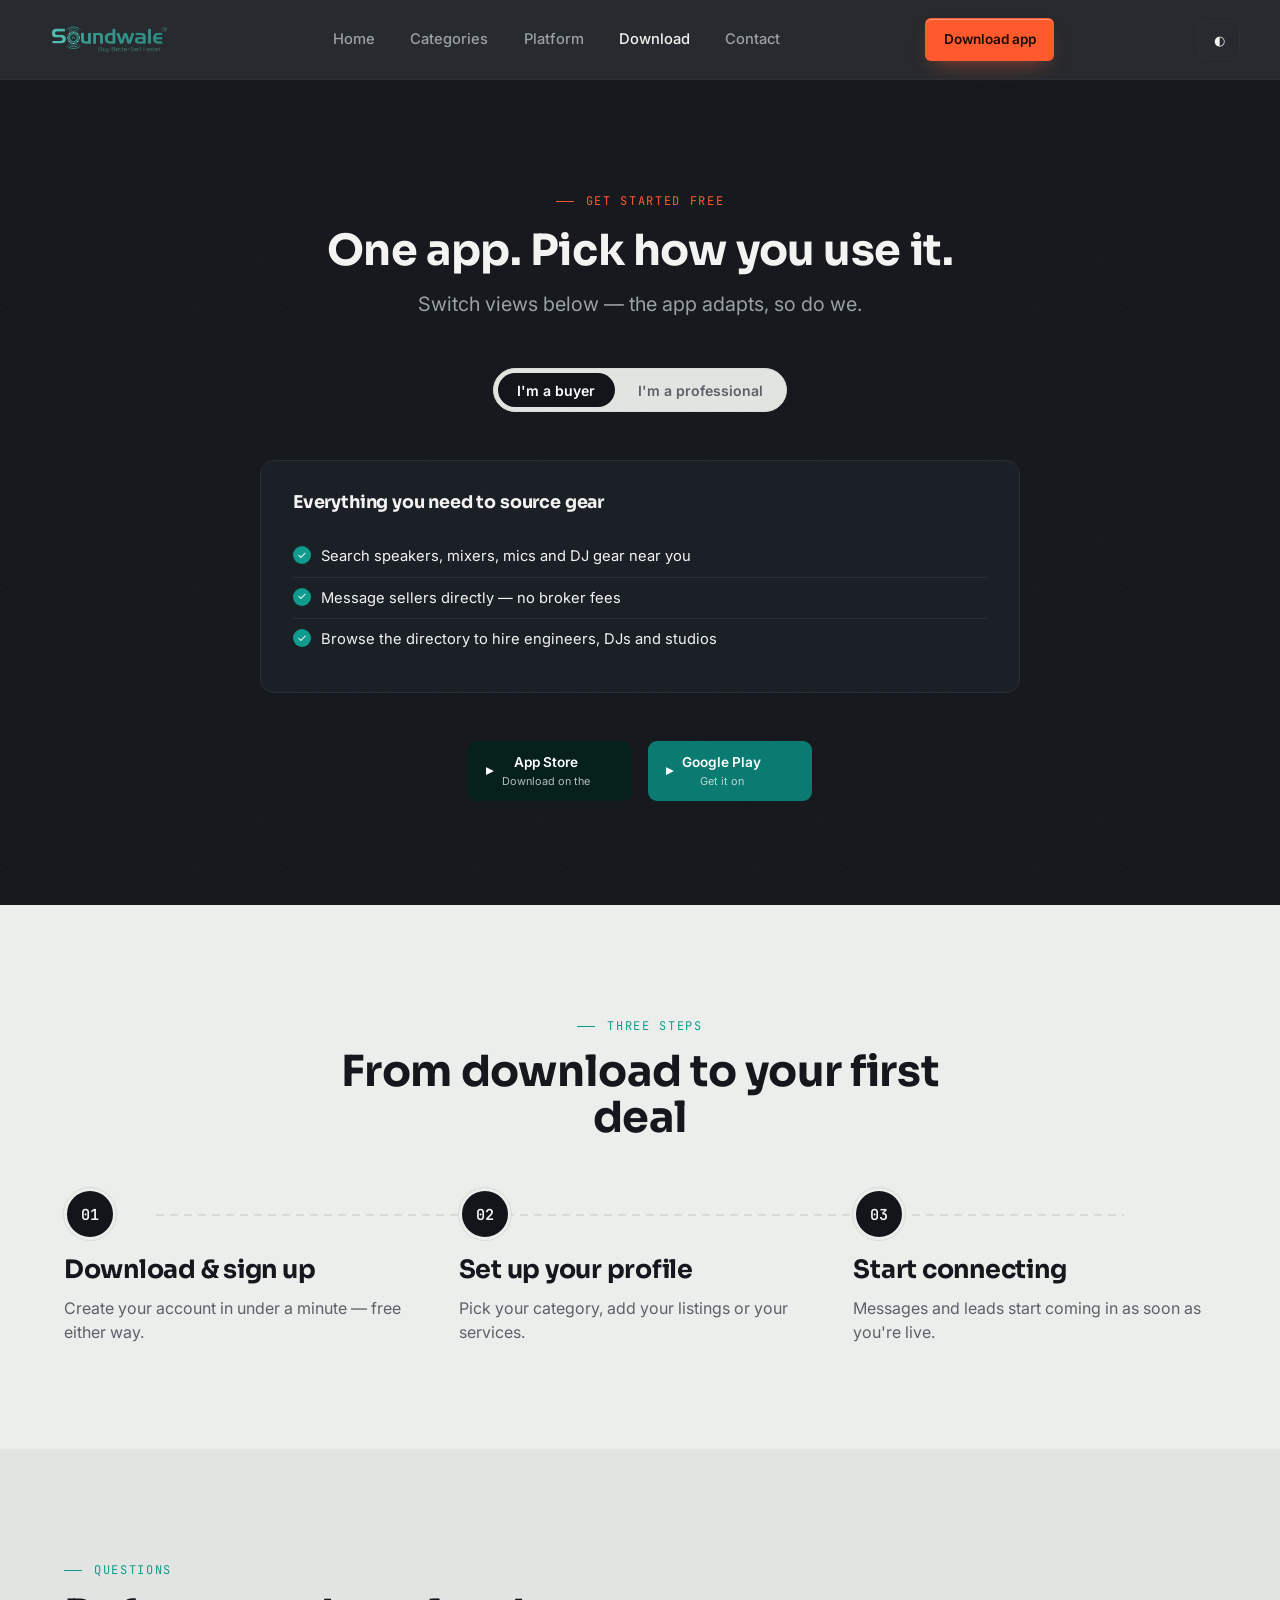
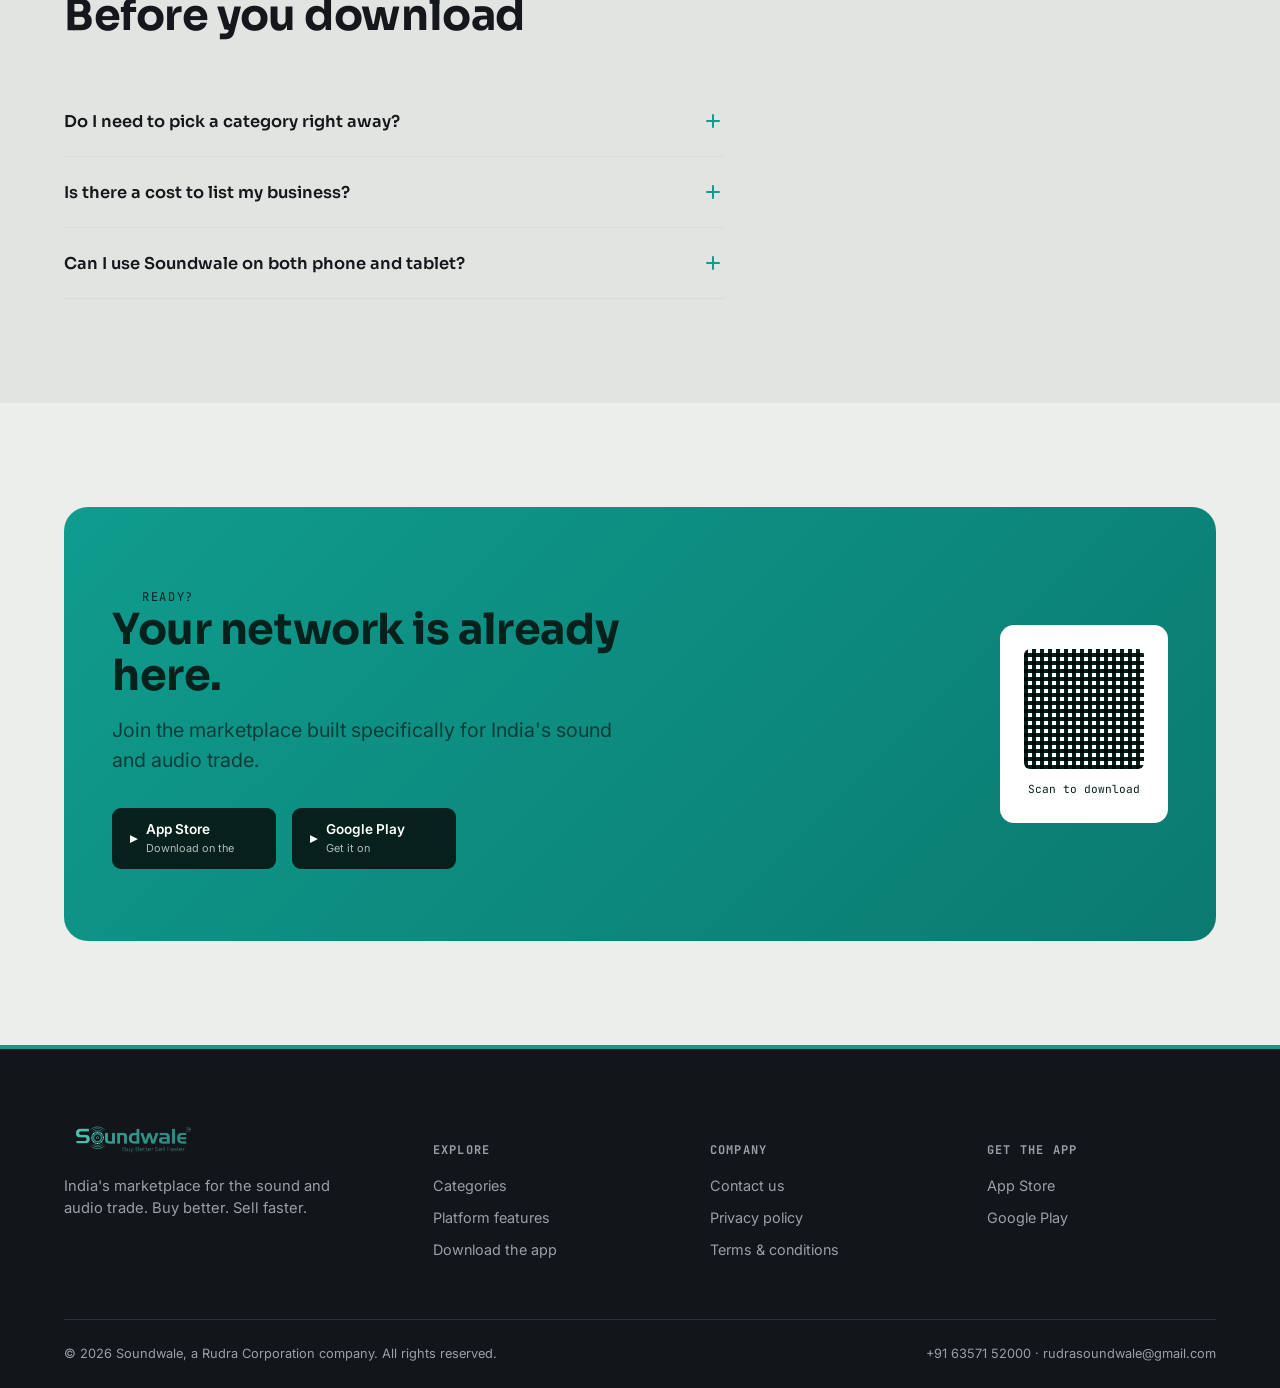
==== download.html @ 7870cf41 "Initial commit - Soundwale Web Project" ====
<!DOCTYPE html>
<html lang="en">
<head>
<meta charset="UTF-8">
<meta name="viewport" content="width=device-width, initial-scale=1.0">
<title>Download Soundwale — Buy, Sell, Hire &amp; List | Soundwale</title>
<meta name="description" content="Download the Soundwale app to buy and sell sound equipment, hire verified audio professionals, or list your business for free — free for iOS and Android.">
<link rel="preconnect" href="https://fonts.googleapis.com">
<link rel="stylesheet" href="styles.css">
<link rel="icon" href="soundwale_logo.png" type="image/png">
<meta property="og:image" content="soundwale_logo.png">
<script>!function(){try{document.documentElement.dataset.theme=localStorage.getItem('soundwale-theme')||((matchMedia('(prefers-color-scheme: dark)').matches)?'dark':'light')}catch(e){}}()</script>
</head>
<body>
<a class="skip-link" href="#main">Skip to content</a>

<header class="site-header">
  <div class="container nav">
    <a href="index.html" class="nav-brand" aria-label="Soundwale home">
      <span class="nav-brand__mark" hidden>
        <svg viewBox="0 0 24 24" fill="none" xmlns="http://www.w3.org/2000/svg" aria-hidden="true">
          <path d="M4 10v4h3l5 4V6L7 10H4z" fill="#0B0D10"/>
          <path d="M15 9c1 1 1 5 0 6" stroke="#0B0D10" stroke-width="1.6" stroke-linecap="round"/>
        </svg>
      </span>
      <img class="nav-brand__logo" src="soundwale_logo.png" alt="Soundwale" width="320" height="100" fetchpriority="high">
    </a>
    <nav class="nav-links" id="primary-nav" aria-label="Primary">
      <a href="index.html">Home</a>
      <a href="features.html">Categories</a>
      <a href="features.html#platform">Platform</a>
      <a href="download.html" aria-current="page">Download</a>
      <a href="index.html#contact">Contact</a>
    </nav>
    <div class="nav-cta">
      <a class="btn btn--primary btn--sm" href="#get">Download app</a>
    </div>
    <button class="theme-toggle" type="button" aria-label="Switch to dark theme" aria-pressed="false"><span class="theme-toggle__moon" aria-hidden="true">◐</span><span class="theme-toggle__sun" aria-hidden="true">☀</span></button>
    <button class="nav-toggle" aria-label="Open menu" aria-expanded="false" aria-controls="primary-nav">
      <svg viewBox="0 0 24 24" fill="none" stroke="currentColor" stroke-width="2" stroke-linecap="round"><path d="M3 6h18M3 12h18M3 18h18"/></svg>
    </button>
  </div>
</header>
<div class="nav-scrim"></div>

<main id="main">

  <!-- ============ HERO w/ AUDIENCE TOGGLE ============ -->
  <section class="section--dark grain hero" id="get">
    <div class="container">
      <div class="text-center reveal" style="max-width:640px; margin:0 auto;">
        <span class="eyebrow" style="justify-content:center;">Get started free</span>
        <h1 style="font-size:var(--fs-h2); margin-top:var(--sp-3);">One app. Pick how you use it.</h1>
        <p class="lead" style="margin:var(--sp-3) auto 0;">Switch views below — the app adapts, so do we.</p>

        <div class="audience-toggle mt-6" role="tablist" aria-label="Choose your audience">
          <button role="tab" data-audience="buyer" aria-selected="true">I'm a buyer</button>
          <button role="tab" data-audience="pro" aria-selected="false" id="professionals">I'm a professional</button>
        </div>
      </div>

      <div class="reveal" style="max-width:760px; margin: var(--sp-6) auto 0;">
        <div data-audience-panel="buyer">
          <div class="compare-col" style="background:var(--ink-2); border-color:var(--line-dark);">
            <h3 style="color:var(--dark-text);">Everything you need to source gear</h3>
            <ul>
              <li style="border-color:var(--line-dark); color:var(--dark-text);"><span class="check"></span>Search speakers, mixers, mics and DJ gear near you</li>
              <li style="border-color:var(--line-dark); color:var(--dark-text);"><span class="check"></span>Message sellers directly — no broker fees</li>
              <li style="border-color:var(--line-dark); color:var(--dark-text);"><span class="check"></span>Browse the directory to hire engineers, DJs and studios</li>
            </ul>
          </div>
        </div>
        <div data-audience-panel="pro" hidden>
          <div class="compare-col" style="background:var(--ink-2); border-color:var(--line-dark);">
            <h3 style="color:var(--dark-text);">Everything you need to get booked</h3>
            <ul>
              <li style="border-color:var(--line-dark); color:var(--dark-text);"><span class="check"></span>Real-time leads sent straight to your inbox</li>
              <li style="border-color:var(--line-dark); color:var(--dark-text);"><span class="check"></span>A profile built to show your portfolio and pricing</li>
              <li style="border-color:var(--line-dark); color:var(--dark-text);"><span class="check"></span>Listed under the exact category clients search for</li>
            </ul>
          </div>
        </div>
      </div>

      <div class="text-center reveal" style="margin-top:var(--sp-6);">
        <div class="hero-cta" style="justify-content:center;">
          <a class="store-badge" href="https://apps.apple.com/us/app/soundwale/id6746194007"><span>▸</span><span>App Store<small>Download on the</small></span></a>
          <a class="store-badge" href="https://play.google.com/store/apps/details?id=com.soundwale" style="background:var(--console-2);"><span>▸</span><span>Google Play<small>Get it on</small></span></a>
        </div>
      </div>
    </div>
  </section>

  <!-- ============ STEPS RECAP ============ -->
  <section class="section">
    <div class="container">
      <div class="section-head center reveal" style="margin-left:auto; margin-right:auto;">
        <span class="eyebrow" style="justify-content:center;">Three steps</span>
        <h2>From download to your first deal</h2>
      </div>
      <div class="steps reveal">
        <div class="step"><div class="step__node">01</div><h3>Download &amp; sign up</h3><p>Create your account in under a minute — free either way.</p></div>
        <div class="step"><div class="step__node">02</div><h3>Set up your profile</h3><p>Pick your category, add your listings or your services.</p></div>
        <div class="step"><div class="step__node">03</div><h3>Start connecting</h3><p>Messages and leads start coming in as soon as you're live.</p></div>
      </div>
    </div>
  </section>

  <!-- ============ FAQ ============ -->
  <section class="section section--raised">
    <div class="container">
      <div class="section-head reveal">
        <span class="eyebrow">Questions</span>
        <h2>Before you download</h2>
      </div>
      <div class="reveal" style="max-width:66ch;">
        <div class="faq-item">
          <button class="faq-q" aria-expanded="false">Do I need to pick a category right away?<span class="plus"></span></button>
          <div class="faq-a"><p>No — you can join as a buyer first and add a professional category later from your profile settings.</p></div>
        </div>
        <div class="faq-item">
          <button class="faq-q" aria-expanded="false">Is there a cost to list my business?<span class="plus"></span></button>
          <div class="faq-a"><p>Creating a professional profile and listing is free. Optional promoted placements are clearly marked with their cost before you opt in.</p></div>
        </div>
        <div class="faq-item">
          <button class="faq-q" aria-expanded="false">Can I use Soundwale on both phone and tablet?<span class="plus"></span></button>
          <div class="faq-a"><p>Yes — the app works across phones and tablets on both iOS and Android.</p></div>
        </div>
      </div>
    </div>
  </section>

  <!-- ============ FINAL CTA ============ -->
  <section class="section">
    <div class="container">
      <div class="cta-banner reveal">
        <div>
          <span class="eyebrow" style="color:#06201C;">Ready?</span>
          <h2>Your network is already here.</h2>
          <p>Join the marketplace built specifically for India's sound and audio trade.</p>
          <div class="badges">
            <a class="store-badge" href="https://apps.apple.com/us/app/soundwale/id6746194007"><span>▸</span><span>App Store<small>Download on the</small></span></a>
            <a class="store-badge" href="https://play.google.com/store/apps/details?id=com.soundwale"><span>▸</span><span>Google Play<small>Get it on</small></span></a>
          </div>
        </div>
        <div class="qr-block" aria-hidden="true">
          <div class="qr"></div>
          <span>Scan to download</span>
        </div>
      </div>
    </div>
  </section>

</main>

<footer class="site-footer">
  <div class="container">
    <div class="footer-grid">
      <div class="footer-brand">
        <a href="index.html" class="nav-brand" aria-label="Soundwale home">
          <span class="nav-brand__mark" hidden>
            <svg viewBox="0 0 24 24" fill="none" xmlns="http://www.w3.org/2000/svg" aria-hidden="true">
              <path d="M4 10v4h3l5 4V6L7 10H4z" fill="#0B0D10"/>
              <path d="M15 9c1 1 1 5 0 6" stroke="#0B0D10" stroke-width="1.6" stroke-linecap="round"/>
            </svg>
          </span>
          <img class="nav-brand__logo" src="soundwale_logo.png" alt="Soundwale" width="320" height="100" loading="lazy">
        </a>
        <p>India's marketplace for the sound and audio trade. Buy better. Sell faster.</p>
      </div>
      <div class="footer-col">
        <h5>Explore</h5>
        <a href="index.html#categories">Categories</a>
        <a href="features.html">Platform features</a>
        <a href="download.html">Download the app</a>
      </div>
      <div class="footer-col">
        <h5>Company</h5>
        <a href="index.html#contact">Contact us</a>
        <a href="https://soundwale.in/privacy_policy">Privacy policy</a>
        <a href="https://soundwale.in/terms_and_conditions">Terms &amp; conditions</a>
      </div>
      <div class="footer-col">
        <h5>Get the app</h5>
        <a href="https://apps.apple.com/us/app/soundwale/id6746194007">App Store</a>
        <a href="https://play.google.com/store/apps/details?id=com.soundwale">Google Play</a>
      </div>
    </div>
    <div class="footer-bottom">
      <span>© 2026 Soundwale, a Rudra Corporation company. All rights reserved.</span>
      <span>+91 63571 52000 · rudrasoundwale@gmail.com</span>
    </div>
  </div>
</footer>

<script src="script.js"></script>
</body>
</html>
---- styles.css ----
/* ==========================================================================
   SOUNDWALE — "PATCH BAY" DESIGN SYSTEM
   A studio-console visual language for India's sound & audio marketplace.
   ========================================================================== */

/* ---- Fonts ---- */
@import url('https://fonts.googleapis.com/css2?family=Sora:wght@400;500;600;700;800&family=Inter:wght@400;500;600;700&family=JetBrains+Mono:wght@400;500;600&display=swap');

/* ---- Design tokens ---- */
:root{
  /* Color: named, deliberate, 6 core hues */
  --ink:        #12151A;   /* primary dark surface */
  --ink-2:      #1B1F26;   /* raised dark surface */
  --chassis:    #ECEEEC;   /* light surface — brushed-aluminum paper, not cream */
  --chassis-2:  #E1E4E1;   /* raised light surface */
  --signal:     #FF5A2E;   /* Signal Amber — primary CTA / peak-meter accent */
  --signal-ink: #7A2B12;   /* signal on light bg, AA text */
  --console:    #0F9C8E;   /* Console Teal — secondary accent, ties to brand mark */
  --console-2:  #0B7A70;
  --slate:      #5B6168;   /* muted text on light */
  --smoke:      #9AA0A6;   /* muted text on dark */
  --paper-text: #14181C;
  --dark-text:  #F3F4F2;
  --line:       #D8DBD8;   /* hairline on light */
  --line-dark:  #2B3038;   /* hairline on dark */
  --success:    #2FA36B;
  --danger:     #E5484D;

  /* Type */
  --font-display: 'Sora', 'Segoe UI', 'Helvetica Neue', Arial, sans-serif;
  --font-body:    'Inter', 'Segoe UI', 'Helvetica Neue', Arial, sans-serif;
  --font-mono:    'JetBrains Mono', 'SFMono-Regular', Consolas, monospace;

  /* Type scale — fluid */
  --fs-h1: clamp(2.4rem, 1.6rem + 3.2vw, 4.6rem);
  --fs-h2: clamp(1.8rem, 1.4rem + 1.6vw, 2.75rem);
  --fs-h3: clamp(1.25rem, 1.1rem + 0.6vw, 1.6rem);
  --fs-lead: clamp(1.05rem, 1rem + 0.3vw, 1.25rem);
  --fs-body: 1rem;
  --fs-small: 0.875rem;
  --fs-micro: 0.75rem;

  /* Spacing scale (8px base) */
  --sp-1: 0.5rem;
  --sp-2: 0.75rem;
  --sp-3: 1rem;
  --sp-4: 1.5rem;
  --sp-5: 2rem;
  --sp-6: 3rem;
  --sp-7: 4.5rem;
  --sp-8: 6.5rem;

  --radius-s: 6px;
  --radius-m: 14px;
  --radius-l: 24px;
  --radius-jack: 50%;

  --shadow-tactile: 0 1px 0 rgba(255,255,255,0.6) inset, 0 -1px 0 rgba(0,0,0,0.06) inset, 0 10px 24px -12px rgba(18,21,26,0.25);
  --shadow-tactile-dark: 0 1px 0 rgba(255,255,255,0.04) inset, 0 14px 30px -14px rgba(0,0,0,0.55);
  --shadow-pop: 0 20px 40px -18px rgba(18,21,26,0.35);

  --ease: cubic-bezier(.22,.68,0,1);
  --dur-fast: 160ms;
  --dur-med: 320ms;

  --container: 1200px;
}

/* Explicit theme overrides keep all components on the same token system. */
html[data-theme="light"]{ color-scheme: light; }
html[data-theme="dark"]{ color-scheme: dark; }
html[data-theme="dark"] body{ background: var(--ink); color: var(--dark-text); }
html[data-theme="dark"] .section:not(.section--dark){ background: #171b21; color: var(--dark-text); }
html[data-theme="dark"] .section--raised, html[data-theme="dark"] .trust-strip{ background: var(--ink-2); }
html[data-theme="dark"] .section-head p, html[data-theme="dark"] .step p{ color: var(--smoke); }
html[data-theme="dark"] .faq-q, html[data-theme="dark"] .compare-col{ color: var(--dark-text); }
html[data-theme="dark"] .compare-col{ background: #20252d; border-color: var(--line-dark); }
html[data-theme="dark"] .faq-item, html[data-theme="dark"] .compare-col li{ border-color: var(--line-dark); }
html[data-theme="dark"] .faq-a p{ color: var(--smoke); }

/* ---- Reset ---- */
*, *::before, *::after{ box-sizing: border-box; }
html{ scroll-behavior: smooth; }
@media (prefers-reduced-motion: reduce){
  html{ scroll-behavior: auto; }
  *, *::before, *::after{ animation-duration: 0.001ms !important; animation-iteration-count: 1 !important; transition-duration: 0.001ms !important; scroll-behavior: auto !important; }
}
body{
  margin: 0;
  background: var(--chassis);
  color: var(--paper-text);
  font-family: var(--font-body);
  font-size: var(--fs-body);
  line-height: 1.55;
  -webkit-font-smoothing: antialiased;
}
img{ max-width: 100%; display: block; }
a{ color: inherit; text-decoration: none; }
ul{ margin: 0; padding: 0; list-style: none; }
h1,h2,h3,h4{ font-family: var(--font-display); margin: 0; line-height: 1.08; letter-spacing: -0.01em; }
p{ margin: 0; }
button{ font-family: inherit; cursor: pointer; }

/* Visible keyboard focus everywhere */
a:focus-visible, button:focus-visible, input:focus-visible, textarea:focus-visible, select:focus-visible, [tabindex]:focus-visible{
  outline: 3px solid var(--signal);
  outline-offset: 3px;
  border-radius: 4px;
}

.container{ max-width: var(--container); margin: 0 auto; padding: 0 var(--sp-4); }
@media (max-width: 767px){ .container{ padding: 0 var(--sp-3); } }

.section{ padding: var(--sp-8) 0; }
.section--tight{ padding: var(--sp-6) 0; }
.section--dark{ background: var(--ink); color: var(--dark-text); }
.section--raised{ background: var(--chassis-2); }
@media (max-width: 767px){
  .section{ padding: var(--sp-6) 0; }
  .section--tight{ padding: var(--sp-5) 0; }
}

.grain{ position: relative; isolation: isolate; }
.grain::before{
  content: "";
  position: absolute; inset: 0;
  pointer-events: none;
  opacity: 0.05;
  background-image: url("data:image/svg+xml,%3Csvg xmlns='http://www.w3.org/2000/svg' width='140' height='140'%3E%3Cfilter id='n'%3E%3CfeTurbulence type='fractalNoise' baseFrequency='0.9' numOctaves='2' stitchTiles='stitch'/%3E%3C/filter%3E%3Crect width='100%25' height='100%25' filter='url(%23n)'/%3E%3C/svg%3E");
  z-index: 0;
}
.grain > *{ position: relative; z-index: 1; }

/* ---- Eyebrow / nameplate label — the mono "spec label" motif ---- */
.eyebrow{
  display: inline-flex; align-items: center; gap: var(--sp-2);
  font-family: var(--font-mono);
  font-size: var(--fs-micro);
  letter-spacing: 0.14em;
  text-transform: uppercase;
  color: var(--console);
}
.eyebrow::before{
  content: "";
  width: 18px; height: 1px;
  background: var(--console);
}
.section--dark .eyebrow{ color: var(--signal); }
.section--dark .eyebrow::before{ background: var(--signal); }

/* ---- Buttons ---- */
.btn{
  display: inline-flex; align-items: center; justify-content: center; gap: 0.5rem;
  padding: 0.9rem 1.6rem;
  border-radius: var(--radius-s);
  font-family: var(--font-body);
  font-weight: 600;
  font-size: 0.95rem;
  border: 1px solid transparent;
  transition: transform var(--dur-fast) var(--ease), box-shadow var(--dur-fast) var(--ease), background var(--dur-fast) var(--ease), border-color var(--dur-fast) var(--ease);
  white-space: nowrap;
}
.btn--primary{
  background: var(--signal);
  color: #1A0A02;
  box-shadow: 0 1px 0 rgba(255,255,255,0.35) inset, 0 10px 22px -10px rgba(255,90,46,0.55);
}
.btn--primary:hover{ transform: translateY(-2px); box-shadow: 0 1px 0 rgba(255,255,255,0.35) inset, 0 16px 28px -10px rgba(255,90,46,0.6); }
.btn--primary:active{ transform: translateY(0); }
.btn--ghost{
  background: transparent;
  border-color: var(--console);
  color: var(--console);
}
.section--dark .btn--ghost{ border-color: var(--console); color: #6FE6D6; }
.btn--ghost:hover{ background: rgba(15,156,142,0.1); }
.btn--light{
  background: var(--dark-text);
  color: var(--ink);
}
.btn--light:hover{ transform: translateY(-2px); }
.btn--sm{ padding: 0.6rem 1.1rem; font-size: 0.85rem; }
.btn--full{ width: 100%; }

/* ---- Header / nav ---- */
.site-header{
  position: sticky; top: 0; z-index: 100;
  background: rgba(18,21,26,0.9);
  backdrop-filter: saturate(140%) blur(10px);
  border-bottom: 1px solid var(--line-dark);
  transition: padding var(--dur-med) var(--ease), background var(--dur-med) var(--ease);
}
.site-header.is-scrolled{ padding-block: 0; box-shadow: 0 12px 24px -18px rgba(0,0,0,0.6); }
.nav{
  display: flex; align-items: center; justify-content: space-between;
  padding: 1.15rem 0;
  transition: padding var(--dur-med) var(--ease);
}
.site-header.is-scrolled .nav{ padding: 0.75rem 0; }
.nav-brand{ display: flex; align-items: center; color: var(--dark-text); }
.nav-brand__logo{ width: 148px; height: auto; max-height: 38px; object-fit: contain; object-position: left center; }
.theme-toggle{
  width: 42px; height: 38px; display: inline-grid; place-items:center; border: 1px solid var(--line-dark);
  border-radius: 8px; background: transparent; color: var(--dark-text); transition: transform var(--dur-fast) var(--ease), background var(--dur-fast) var(--ease);
}
.theme-toggle:hover{ transform: translateY(-1px); background: rgba(255,255,255,.08); }
.theme-toggle__sun{ display: none; }
html[data-theme="dark"] .theme-toggle__moon{ display: none; }
html[data-theme="dark"] .theme-toggle__sun{ display: block; }
.nav-links{ display: flex; align-items: center; gap: var(--sp-5); }
.nav-links a{
  font-size: 0.92rem; color: var(--smoke); font-weight: 500;
  padding: 0.4rem 0.1rem; position: relative;
  transition: color var(--dur-fast) var(--ease);
}
.nav-links a:hover, .nav-links a[aria-current="page"]{ color: var(--dark-text); }
.nav-links a::after{
  content: ""; position: absolute; left: 0; right: 100%; bottom: -2px; height: 2px;
  background: var(--signal); transition: right var(--dur-med) var(--ease);
}
.nav-links a:hover::after{ right: 0; }
.nav-cta{ display: flex; align-items: center; gap: 0.75rem; }
.nav-toggle{
  display: none; background: transparent; border: 1px solid var(--line-dark); border-radius: 8px;
  width: 42px; height: 38px; color: var(--dark-text);
  align-items: center; justify-content: center;
}
.nav-toggle svg{ width: 20px; height: 20px; }

@media (max-width: 1023px){
  .nav-links{
    position: fixed; inset: 0 0 0 30%; top: 0;
    background: var(--ink-2);
    flex-direction: column; align-items: stretch; justify-content: flex-start;
    gap: 0; padding: 5.5rem var(--sp-4) var(--sp-4);
    transform: translateX(100%);
    transition: transform var(--dur-med) var(--ease);
    border-left: 1px solid var(--line-dark);
  }
  .nav-links.is-open{ transform: translateX(0); }
  .nav-links a{ padding: 1rem 0; border-bottom: 1px solid var(--line-dark); font-size: 1.05rem; }
  .nav-links a::after{ display: none; }
  .nav-cta{ display: none; }
  .nav-links .nav-cta--mobile{ display: flex; margin-top: var(--sp-4); }
  .nav-toggle{ display: inline-flex; }
}
.nav-scrim{
  display: none; position: fixed; inset: 0; background: rgba(10,12,15,0.5); z-index: 90;
  opacity: 0; transition: opacity var(--dur-med) var(--ease);
}
.nav-scrim.is-open{ display: block; opacity: 1; }

/* ---- Hero: console faceplate ---- */
.hero{
  position: relative; overflow: hidden;
  padding-top: var(--sp-8); padding-bottom: var(--sp-8);
}
.hero-grid{
  display: grid; grid-template-columns: 1.05fr 0.95fr; gap: var(--sp-7); align-items: center;
}
.hero h1{ font-size: var(--fs-h1); color: var(--dark-text); margin-top: var(--sp-3); }
.hero h1 em{ font-style: normal; color: var(--signal); }
.hero p.lead{ font-size: var(--fs-lead); color: var(--smoke); margin-top: var(--sp-4); max-width: 46ch; }
.hero-cta{ display: flex; gap: var(--sp-3); margin-top: var(--sp-5); flex-wrap: wrap; }
.hero-meta{ display: flex; gap: var(--sp-5); margin-top: var(--sp-6); flex-wrap: wrap; }
.hero-meta__item{ font-family: var(--font-mono); font-size: var(--fs-micro); color: var(--smoke); letter-spacing: 0.04em; }
.hero-meta__item b{ display: block; font-family: var(--font-display); font-size: 1.4rem; color: var(--dark-text); font-weight: 700; letter-spacing: -0.01em; }

/* Console art (pure CSS/SVG, no external imagery) */
.console-art{ position: relative; }
.hero-orb{ position:absolute; width:22rem; height:22rem; border-radius:50%; filter: blur(8px); opacity:.22; pointer-events:none; background:radial-gradient(circle, var(--console), transparent 66%); transform:translate3d(var(--px, 0), var(--py, 0), 0); transition:transform .16s linear; }
.hero-orb--one{ top:-9rem; right:-6rem; }
.hero-orb--two{ bottom:-11rem; right:24%; background:radial-gradient(circle, var(--signal), transparent 66%); }
.hero-parallax{ transform: perspective(1000px) rotateY(var(--tilt-x, 0deg)) rotateX(var(--tilt-y, 0deg)) translate3d(0, var(--scroll-shift, 0px), 0); transform-style:preserve-3d; will-change:transform; }
.console-panel{
  background: linear-gradient(160deg, var(--ink-2), #101317);
  border: 1px solid var(--line-dark);
  border-radius: var(--radius-l);
  padding: var(--sp-4);
  box-shadow: var(--shadow-tactile-dark);
}
.meter-row{ display: flex; gap: 6px; align-items: flex-end; height: 90px; padding: var(--sp-2) 0; }
.meter-bar{ flex: 1; background: linear-gradient(180deg, var(--signal), var(--console)); border-radius: 3px 3px 0 0; animation: meter 2.6s ease-in-out infinite; opacity: 0.9; }
.meter-bar:nth-child(1){ animation-delay: -0.1s; }
.meter-bar:nth-child(2){ animation-delay: -0.6s; }
.meter-bar:nth-child(3){ animation-delay: -1.1s; }
.meter-bar:nth-child(4){ animation-delay: -0.3s; }
.meter-bar:nth-child(5){ animation-delay: -1.4s; }
.meter-bar:nth-child(6){ animation-delay: -0.8s; }
.meter-bar:nth-child(7){ animation-delay: -0.2s; }
.meter-bar:nth-child(8){ animation-delay: -1.0s; }
@keyframes meter{
  0%, 100%{ height: 18%; }
  50%{ height: 85%; }
}
.knob-row{ display: flex; gap: var(--sp-4); margin-top: var(--sp-4); }
.knob{ width: 46px; height: 46px; border-radius: 50%; background: radial-gradient(circle at 35% 30%, #3a4048, #14171b); border: 1px solid var(--line-dark); position: relative; box-shadow: 0 6px 14px -6px rgba(0,0,0,0.6); }
.knob::after{ content:""; position:absolute; top: 6px; left: 50%; width: 2px; height: 12px; background: var(--console); transform: translateX(-50%) rotate(var(--rot,0deg)); transform-origin: 50% 17px; }
.phone-mock{
  margin-top: var(--sp-4);
  background: #0B0D10; border-radius: 22px; border: 1px solid var(--line-dark);
  padding: 10px; box-shadow: var(--shadow-pop);
}
.phone-mock__screen{
  border-radius: 14px; overflow: hidden; aspect-ratio: 9/16;
  background: linear-gradient(165deg, #16C7B4 0%, #0B7A70 45%, #12151A 100%);
  display: flex; flex-direction: column; justify-content: flex-end; padding: var(--sp-3);
  position: relative;
}
.phone-mock__screen .tag{ font-family: var(--font-mono); font-size: 0.65rem; color: rgba(255,255,255,0.8); letter-spacing: 0.08em; }
.phone-mock__screen .headline{ color: #fff; font-family: var(--font-display); font-weight: 700; font-size: 1.1rem; margin-top: 4px; }

@media (max-width: 1023px){
  .hero-grid{ grid-template-columns: 1fr; gap: var(--sp-6); }
  .console-art{ max-width: 380px; }
}

/* ---- Trust strip ---- */
.trust-strip{ border-top: 1px solid var(--line); border-bottom: 1px solid var(--line); background: var(--chassis-2); padding: var(--sp-3) 0; overflow: hidden; }
.trust-strip__label{ font-family: var(--font-mono); font-size: var(--fs-micro); color: var(--slate); letter-spacing: 0.1em; margin-bottom: var(--sp-2); }
.marquee{ display: flex; gap: var(--sp-7); width: max-content; animation: scroll 28s linear infinite; }
.marquee span{ font-family: var(--font-display); font-weight: 700; font-size: 1.1rem; color: var(--slate); opacity: 0.75; white-space: nowrap; }
@keyframes scroll{ from{ transform: translateX(0); } to{ transform: translateX(-50%); } }
@media (prefers-reduced-motion: reduce){ .marquee{ animation: none; flex-wrap: wrap; } }

/* ---- Section heading ---- */
.section-head{ max-width: 62ch; margin-bottom: var(--sp-6); }
.section-head h2{ margin-top: var(--sp-2); font-size: var(--fs-h2); }
.section-head p{ margin-top: var(--sp-3); color: var(--slate); font-size: var(--fs-lead); }
.section--dark .section-head p{ color: var(--smoke); }
.section-head.center{ margin-left: auto; margin-right: auto; text-align: center; }

/* ---- How it works: patch-cable steps ---- */
.steps{ display: grid; grid-template-columns: repeat(3, 1fr); gap: var(--sp-5); position: relative; counter-reset: step; }
.steps::before{
  content: ""; position: absolute; top: 26px; left: 8%; right: 8%; height: 2px;
  background: repeating-linear-gradient(90deg, var(--line) 0 8px, transparent 8px 14px);
  z-index: 0;
}
.step{ position: relative; z-index: 1; }
.step__node{
  width: 52px; height: 52px; border-radius: 50%;
  background: var(--ink); color: var(--dark-text);
  display: grid; place-items: center;
  font-family: var(--font-mono); font-weight: 600; font-size: 0.95rem;
  border: 3px solid var(--chassis);
  box-shadow: 0 0 0 1px var(--line);
}
.step h3{ margin-top: var(--sp-3); font-size: var(--fs-h3); }
.step p{ margin-top: var(--sp-2); color: var(--slate); }
@media (max-width: 767px){
  .steps{ grid-template-columns: 1fr; gap: var(--sp-5); }
  .steps::before{ top: 0; bottom: 0; left: 26px; right: auto; width: 2px; height: auto; background: repeating-linear-gradient(180deg, var(--line) 0 8px, transparent 8px 14px); }
}

/* ---- Patch bay: category grid (signature element) ---- */
.patchbay-group{ margin-bottom: var(--sp-6); }
.patchbay-group__label{ font-family: var(--font-mono); font-size: var(--fs-micro); letter-spacing: 0.12em; color: var(--console-2); text-transform: uppercase; margin-bottom: var(--sp-3); display: block; }
.patchbay{ display: grid; grid-template-columns: repeat(4, 1fr); gap: var(--sp-3); }
.jack{
  background: var(--chassis); border: 1px solid var(--line); border-radius: var(--radius-m);
  padding: var(--sp-4); box-shadow: var(--shadow-tactile);
  transition: transform var(--dur-fast) var(--ease), box-shadow var(--dur-fast) var(--ease), border-color var(--dur-fast) var(--ease);
}
.jack:hover{ transform: translateY(-3px); border-color: var(--console); box-shadow: 0 16px 30px -16px rgba(15,156,142,0.35), var(--shadow-tactile); }
.jack__ring{
  width: 44px; height: 44px; border-radius: 50%;
  border: 2px solid var(--console); position: relative;
  display: grid; place-items: center; margin-bottom: var(--sp-3);
}
.jack__ring::after{ content:""; width: 14px; height: 14px; border-radius: 50%; background: var(--ink); }
.jack__code{ font-family: var(--font-mono); font-size: var(--fs-micro); color: var(--slate); letter-spacing: 0.06em; }
.jack h4{ font-size: 1.02rem; margin-top: 0.3rem; font-family: var(--font-display); font-weight: 600; }
.jack p{ font-size: 0.88rem; color: var(--slate); margin-top: 0.4rem; }
.jack__cta{ margin-top: var(--sp-3); font-size: 0.82rem; font-weight: 600; color: var(--console-2); display: inline-flex; align-items: center; gap: 4px; }

@media (max-width: 1023px){ .patchbay{ grid-template-columns: repeat(2, 1fr); } }
@media (max-width: 480px){ .patchbay{ grid-template-columns: 1fr; } }

/* ---- Channel strips: feature section ---- */
.strips{ display: grid; grid-template-columns: repeat(4, 1fr); gap: 0; border: 1px solid var(--line-dark); border-radius: var(--radius-m); overflow: hidden; }
.strip{ padding: var(--sp-5) var(--sp-4); border-left: 1px solid var(--line-dark); position: relative; }
.strip:first-child{ border-left: none; }
.strip__meter{ width: 5px; height: 60px; border-radius: 3px; background: var(--line-dark); position: relative; overflow: hidden; margin-bottom: var(--sp-3); }
.strip__meter::after{ content:""; position:absolute; bottom:0; left:0; right:0; background: linear-gradient(180deg, var(--signal), var(--console)); height: var(--lvl, 55%); }
.strip h3{ color: var(--dark-text); font-size: 1.05rem; }
.strip p{ color: var(--smoke); font-size: 0.9rem; margin-top: var(--sp-2); }
@media (max-width: 1023px){ .strips{ grid-template-columns: repeat(2, 1fr); } .strip:nth-child(2n+1){ border-left: none; } .strip:nth-child(n+3){ border-top: 1px solid var(--line-dark); } }
@media (max-width: 767px){ .strips{ grid-template-columns: 1fr; } .strip{ border-left: none !important; } .strip:not(:first-child){ border-top: 1px solid var(--line-dark) !important; } }

/* ---- App screens showcase ---- */
.screens{ display: grid; grid-template-columns: repeat(4, 1fr); gap: var(--sp-4); }
.screen-card{ text-align: center; }
.screen-frame{
  border-radius: 20px; aspect-ratio: 9/17.5; background: var(--ink-2); border: 1px solid var(--line);
  padding: 8px; box-shadow: var(--shadow-tactile);
}
.screen-frame__inner{ height: 100%; border-radius: 13px; display:flex; align-items:flex-end; padding: var(--sp-3); }
.screen-frame__inner span{ font-family: var(--font-mono); font-size: 0.68rem; color: rgba(255,255,255,0.85); letter-spacing: 0.04em; }
.s1{ background: linear-gradient(160deg,#16C7B4,#0B7A70); }
.s2{ background: linear-gradient(160deg,#FF7A47,#B23D12); }
.s3{ background: linear-gradient(160deg,#3E4A9C,#1B2150); }
.s4{ background: linear-gradient(160deg,#4B5563,#12151A); }
.screen-card p{ margin-top: var(--sp-2); font-size: 0.85rem; color: var(--slate); }
@media (max-width: 1023px){ .screens{ grid-template-columns: repeat(2, 1fr); } }

/* ---- Testimonials ---- */
.testimonials{ display: grid; grid-template-columns: repeat(3, 1fr); gap: var(--sp-4); }
.testimonial{
  background: var(--ink-2); border: 1px solid var(--line-dark); border-radius: var(--radius-m);
  padding: var(--sp-5); color: var(--dark-text);
}
.testimonial__mark{ font-family: var(--font-display); font-size: 2rem; color: var(--signal); line-height: 1; }
.testimonial p.quote{ margin-top: var(--sp-2); color: var(--smoke); font-size: 0.95rem; }
.testimonial__who{ margin-top: var(--sp-4); display: flex; align-items: center; gap: 0.6rem; }
.avatar{ width: 38px; height: 38px; border-radius: 50%; background: linear-gradient(160deg, var(--console), var(--console-2)); display:grid; place-items:center; font-family: var(--font-mono); font-size: 0.75rem; color: #fff; font-weight: 600;}
.testimonial__who b{ display:block; font-size: 0.88rem; }
.testimonial__who span{ display:block; font-size: 0.78rem; color: var(--smoke); }
@media (max-width: 1023px){ .testimonials{ grid-template-columns: 1fr; } }

/* ---- Download / CTA banner ---- */
.cta-banner{
  border-radius: var(--radius-l);
  background: linear-gradient(135deg, var(--console) 0%, var(--console-2) 100%);
  padding: var(--sp-7) var(--sp-6);
  display: grid; grid-template-columns: 1.2fr 0.8fr; gap: var(--sp-6); align-items: center;
  position: relative; overflow: hidden;
  color: #06201C;
}
.cta-banner h2{ color: #06201C; font-size: var(--fs-h2); }
.cta-banner p{ margin-top: var(--sp-3); color: rgba(6,32,28,0.75); max-width: 44ch; font-size: var(--fs-lead); }
.cta-banner .badges{ display:flex; gap: var(--sp-3); margin-top: var(--sp-5); flex-wrap: wrap; }
.store-badge{
  display: inline-flex; align-items: center; gap: 0.6rem;
  background: #06201C; color: #fff; padding: 0.7rem 1.1rem; border-radius: 10px;
  font-size: 0.85rem; font-weight: 600;
}
.store-badge{ min-width: 164px; min-height: 54px; border-radius: 9px; transition: transform var(--dur-fast) var(--ease), box-shadow var(--dur-fast) var(--ease); }
.store-badge:hover{ transform: translateY(-2px) scale(1.02); box-shadow: 0 12px 24px -12px rgba(0,0,0,.55); }
.store-badge:active{ transform: translateY(0) scale(.98); }
.store-badge__icon{ width:23px; height:23px; flex:0 0 auto; fill:currentColor; }
.hero-store-links{ margin-top: var(--sp-3); }

@media (prefers-reduced-motion: reduce){
  .hero-orb, .hero-parallax{ transform:none !important; will-change:auto; }
}
@media (max-width: 480px){ .hero-store-links .store-badge{ width:100%; } }
.store-badge small{ display:block; font-weight: 400; font-size: 0.68rem; color: rgba(255,255,255,0.7); }
.qr-block{ background: #fff; border-radius: var(--radius-m); padding: var(--sp-4); display: grid; place-items: center; gap: var(--sp-2); justify-self: end; }
.qr-block .qr{ width: 120px; height: 120px; background:
  repeating-linear-gradient(0deg, #06201C 0 4px, transparent 4px 8px),
  repeating-linear-gradient(90deg, #06201C 0 4px, transparent 4px 8px);
  background-blend-mode: multiply; border-radius: 6px; }
.qr-block span{ font-family: var(--font-mono); font-size: 0.7rem; color: #06201C; }
@media (max-width: 1023px){ .cta-banner{ grid-template-columns: 1fr; text-align: left; } .qr-block{ justify-self: start; } }
@media (max-width: 767px){ .cta-banner{ padding: var(--sp-5); } }

/* ---- FAQ accordion ---- */
.faq-item{ border-bottom: 1px solid var(--line); }
.faq-q{
  width: 100%; background: none; border: none; text-align: left;
  padding: var(--sp-4) 0; display: flex; justify-content: space-between; align-items: center; gap: var(--sp-3);
  font-family: var(--font-display); font-weight: 600; font-size: 1.02rem; color: var(--paper-text);
}
.faq-q .plus{ flex: none; width: 22px; height: 22px; position: relative; }
.faq-q .plus::before, .faq-q .plus::after{ content:""; position:absolute; background: var(--console); border-radius: 2px; }
.faq-q .plus::before{ width: 14px; height: 2px; top: 10px; left: 4px; }
.faq-q .plus::after{ width: 2px; height: 14px; top: 4px; left: 10px; transition: transform var(--dur-fast) var(--ease); }
.faq-item.is-open .plus::after{ transform: rotate(90deg); }
.faq-a{ max-height: 0; overflow: hidden; transition: max-height var(--dur-med) var(--ease); }
.faq-a p{ padding-bottom: var(--sp-4); color: var(--slate); max-width: 62ch; }

/* ---- Audience toggle (download page) ---- */
.audience-toggle{ display: inline-flex; background: var(--chassis-2); border: 1px solid var(--line); border-radius: 999px; padding: 4px; gap: 4px; }
.audience-toggle button{ border: none; background: transparent; padding: 0.55rem 1.2rem; border-radius: 999px; font-size: 0.88rem; font-weight: 600; color: var(--slate); transition: all var(--dur-fast) var(--ease); }
.audience-toggle button[aria-selected="true"]{ background: var(--ink); color: #fff; }

/* ---- Forms ---- */
.field{ display: flex; flex-direction: column; gap: 0.4rem; margin-bottom: var(--sp-4); }
.field label{ font-size: 0.85rem; font-weight: 600; }
.field input, .field textarea, .field select{
  font-family: var(--font-body); font-size: 0.95rem; padding: 0.8rem 0.9rem;
  border: 1px solid var(--line); border-radius: var(--radius-s); background: #fff;
  transition: border-color var(--dur-fast) var(--ease), box-shadow var(--dur-fast) var(--ease);
}
.field input:focus, .field textarea:focus{ border-color: var(--console); box-shadow: 0 0 0 3px rgba(15,156,142,0.15); outline: none; }
.field small{ color: var(--slate); font-size: 0.78rem; }
.field.has-error input{ border-color: var(--danger); }
.field.has-error small{ color: var(--danger); }
.form-success{ background: rgba(47,163,107,0.1); border: 1px solid var(--success); color: #1B6E45; padding: var(--sp-3) var(--sp-4); border-radius: var(--radius-s); font-size: 0.9rem; display: none; }
.form-success.is-visible{ display: block; }

/* ---- Footer ---- */
.site-footer{ background: var(--ink); color: var(--dark-text); padding: var(--sp-7) 0 var(--sp-4); border-top: 4px solid var(--console); }
.footer-grid{ display: grid; grid-template-columns: 1.4fr repeat(3, 1fr); gap: var(--sp-6); }
.footer-brand p{ color: var(--smoke); margin-top: var(--sp-3); max-width: 32ch; font-size: 0.92rem; }
.footer-col h5{ font-family: var(--font-mono); font-size: var(--fs-micro); letter-spacing: 0.1em; text-transform: uppercase; color: var(--smoke); margin-bottom: var(--sp-3); }
.footer-col a, .footer-col p{ display: block; color: var(--smoke); font-size: 0.9rem; margin-bottom: 0.6rem; transition: color var(--dur-fast) var(--ease); }
.footer-col a:hover{ color: var(--dark-text); }
.footer-bottom{ margin-top: var(--sp-6); padding-top: var(--sp-4); border-top: 1px solid var(--line-dark); display: flex; justify-content: space-between; flex-wrap: wrap; gap: var(--sp-2); font-size: 0.8rem; color: var(--smoke); }
@media (max-width: 1023px){ .footer-grid{ grid-template-columns: 1fr 1fr; } }
@media (max-width: 767px){ .footer-grid{ grid-template-columns: 1fr; gap: var(--sp-5); } }

/* ---- Breadcrumb / page hero (inner pages) ---- */
.page-hero{ padding: var(--sp-7) 0 var(--sp-6); }
.page-hero h1{ color: var(--dark-text); font-size: clamp(2rem, 1.6rem + 2vw, 3.2rem); margin-top: var(--sp-2); }
.page-hero p{ color: var(--smoke); margin-top: var(--sp-3); max-width: 60ch; font-size: var(--fs-lead); }

/* ---- Comparison columns ---- */
.compare{ display: grid; grid-template-columns: 1fr 1fr; gap: var(--sp-4); }
.compare-col{ background: var(--chassis); border: 1px solid var(--line); border-radius: var(--radius-m); padding: var(--sp-5); }
.compare-col h3{ font-size: 1.1rem; }
.compare-col ul{ margin-top: var(--sp-4); }
.compare-col li{ display: flex; gap: 0.6rem; padding: 0.55rem 0; border-top: 1px solid var(--line); font-size: 0.92rem; }
.compare-col li:first-child{ border-top: none; }
.check{ flex: none; width: 18px; height: 18px; border-radius: 50%; background: var(--console); display:grid; place-items:center; margin-top: 1px; }
.check::after{ content: "✓"; color: #fff; font-size: 11px; line-height: 1; }
@media (max-width: 767px){ .compare{ grid-template-columns: 1fr; } }

/* ---- Utility ---- */
.reveal{ opacity: 0; transform: translateY(18px); transition: opacity 640ms var(--ease), transform 640ms var(--ease); }
.reveal.is-visible{ opacity: 1; transform: translateY(0); }
.text-center{ text-align: center; }
.mt-6{ margin-top: var(--sp-6); }
.visually-hidden{ position:absolute; width:1px; height:1px; overflow:hidden; clip:rect(0,0,0,0); white-space:nowrap; }
.skip-link{
  position: absolute; left: 10px; top: -60px; background: var(--signal); color: #1A0A02;
  padding: 0.7rem 1rem; border-radius: 8px; z-index: 200; font-weight: 600; font-size: 0.85rem;
  transition: top var(--dur-fast) var(--ease);
}
.skip-link:focus{ top: 10px; }
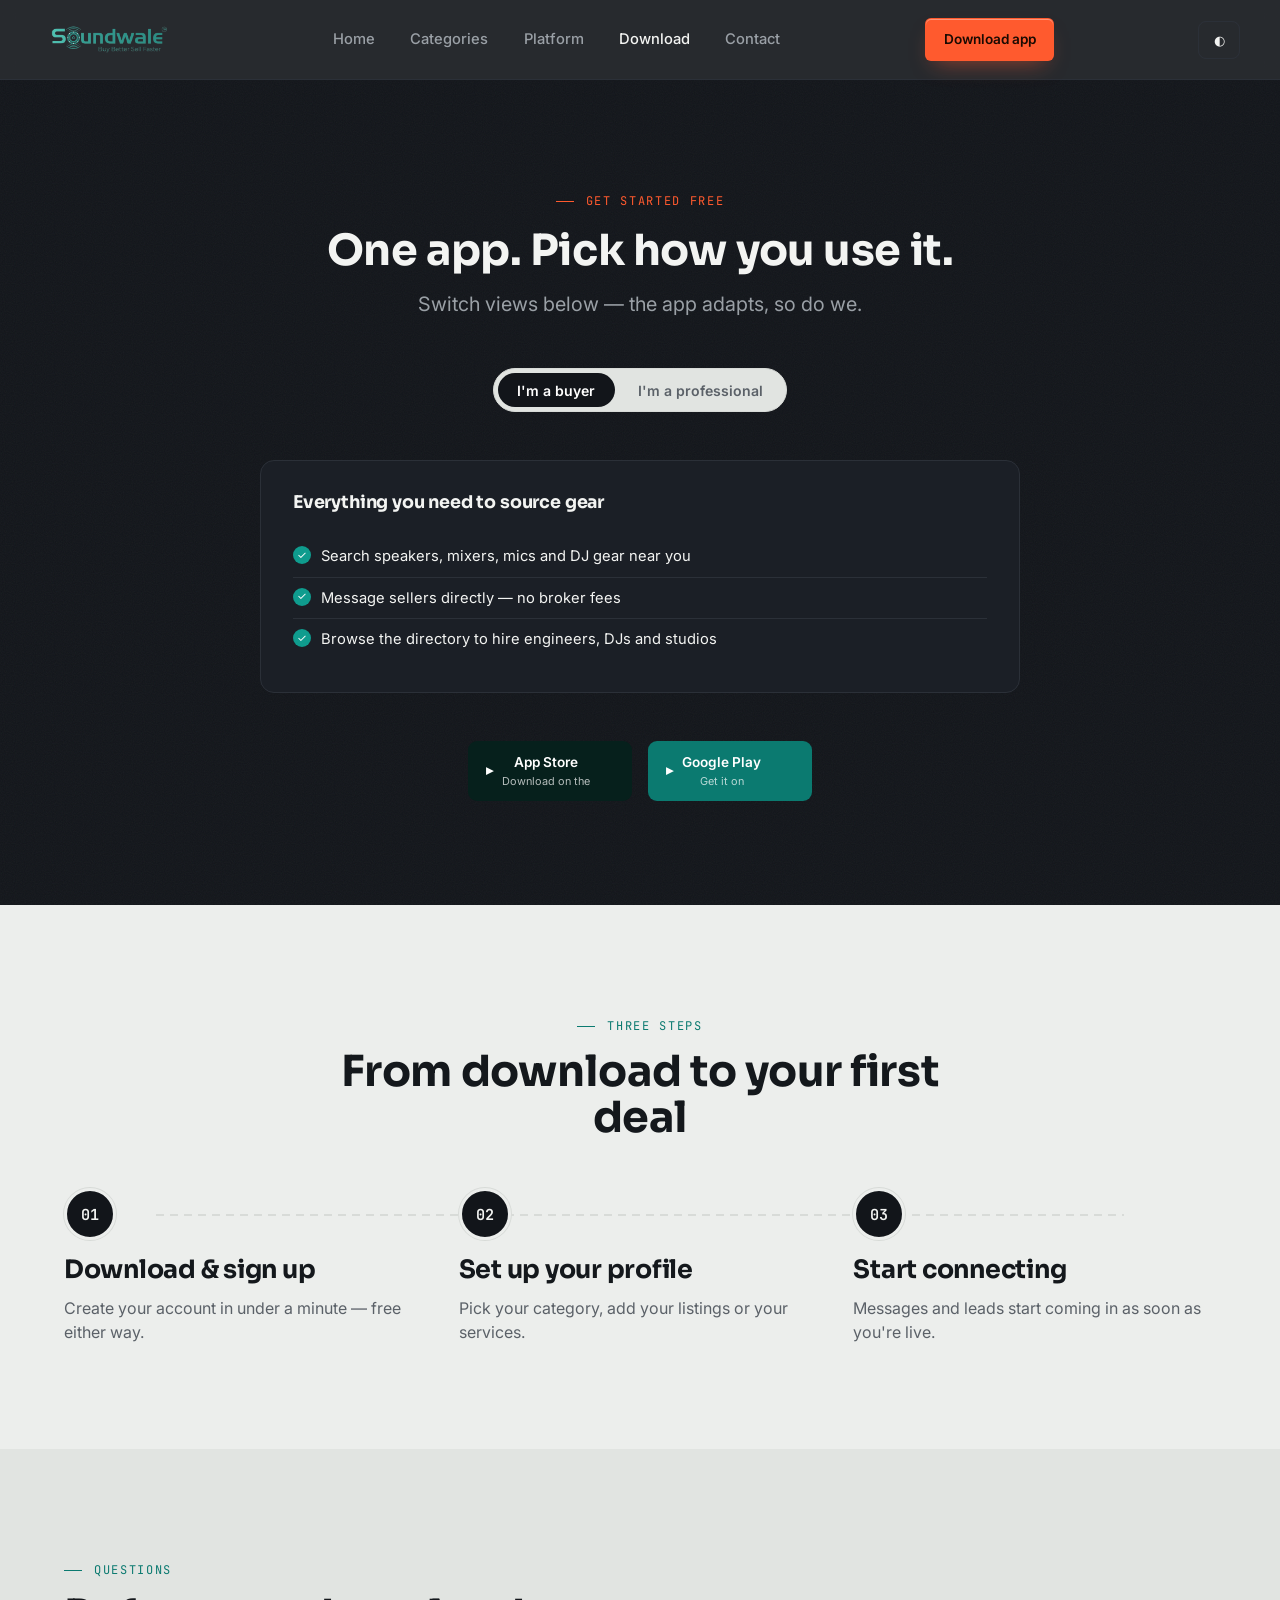
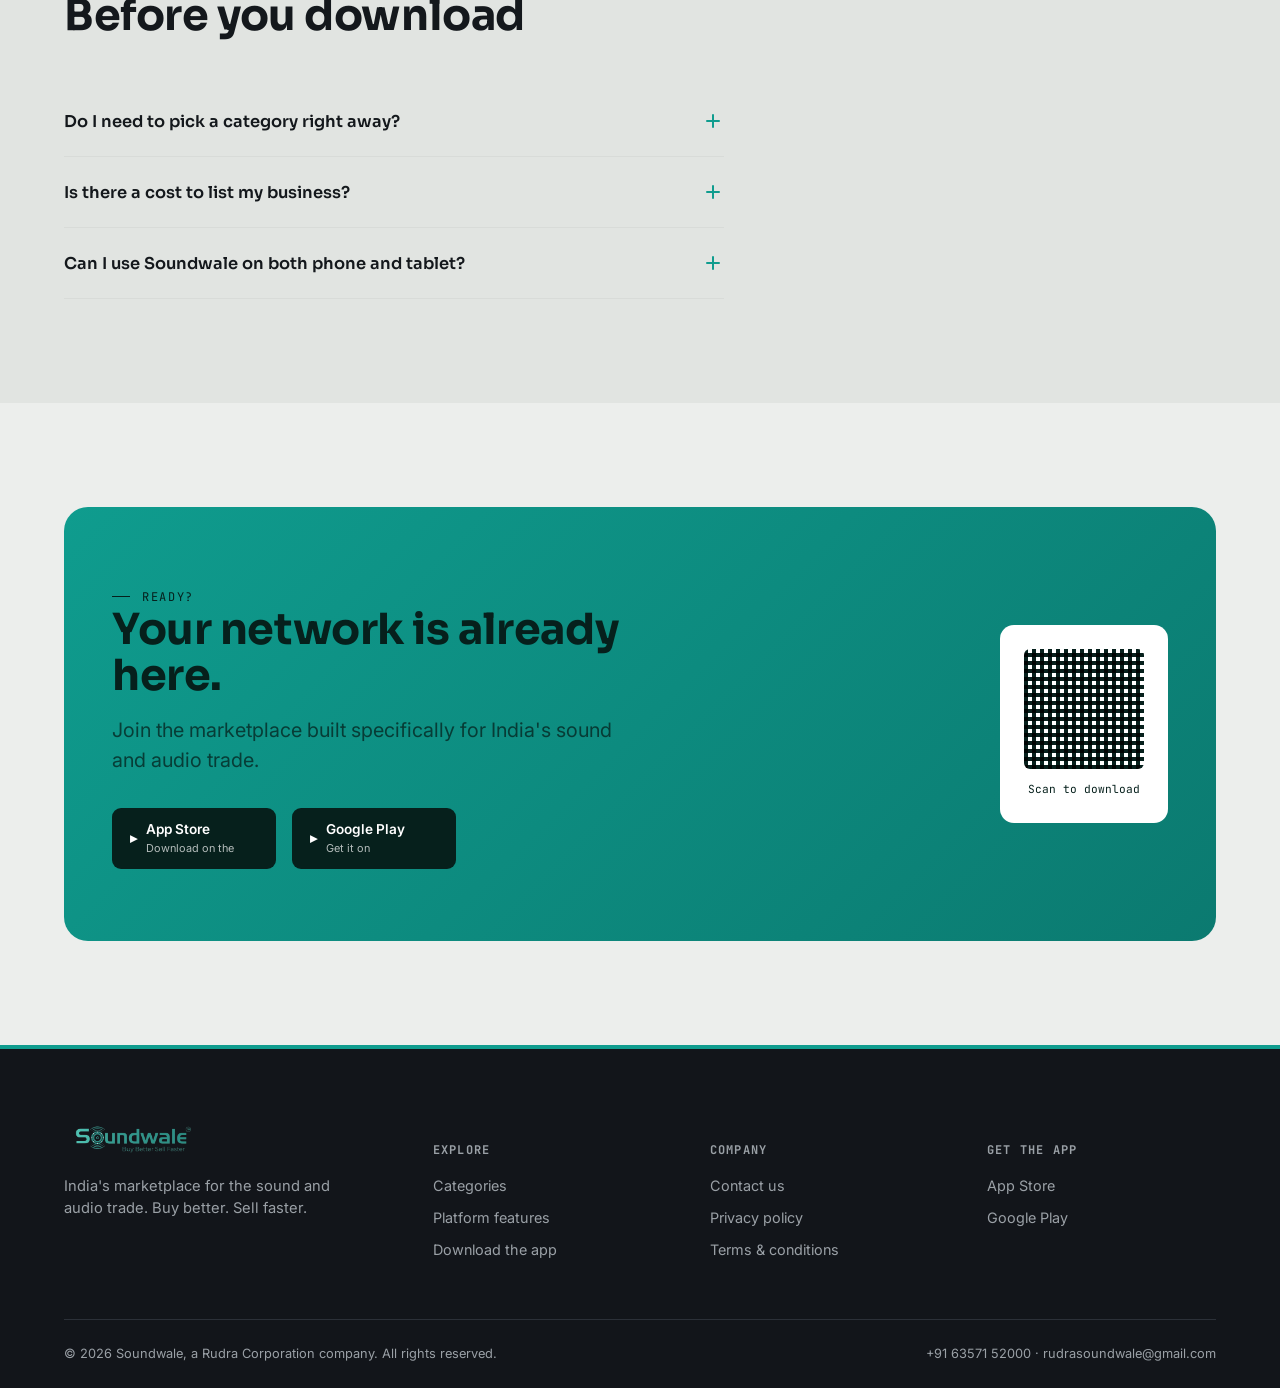
==== commit 761138b8: "style" ====
--- a/download.html
+++ b/download.html
@@ -1,15 +1,17 @@
 <!DOCTYPE html>
-<html lang="en">
+<html lang="en" class="no-js">
 <head>
 <meta charset="UTF-8">
 <meta name="viewport" content="width=device-width, initial-scale=1.0">
 <title>Download Soundwale — Buy, Sell, Hire &amp; List | Soundwale</title>
 <meta name="description" content="Download the Soundwale app to buy and sell sound equipment, hire verified audio professionals, or list your business for free — free for iOS and Android.">
 <link rel="preconnect" href="https://fonts.googleapis.com">
+<link rel="preconnect" href="https://fonts.gstatic.com" crossorigin>
+<link rel="stylesheet" href="https://fonts.googleapis.com/css2?family=Sora:wght@400;500;600;700;800&amp;family=Inter:wght@400;500;600;700&amp;family=JetBrains+Mono:wght@400;500;600&amp;display=swap">
 <link rel="stylesheet" href="styles.css">
 <link rel="icon" href="soundwale_logo.png" type="image/png">
 <meta property="og:image" content="soundwale_logo.png">
-<script>!function(){try{document.documentElement.dataset.theme=localStorage.getItem('soundwale-theme')||((matchMedia('(prefers-color-scheme: dark)').matches)?'dark':'light')}catch(e){}}()</script>
+<script>!function(){document.documentElement.classList.replace('no-js','js');try{document.documentElement.dataset.theme=localStorage.getItem('soundwale-theme')||((matchMedia('(prefers-color-scheme: dark)').matches)?'dark':'light')}catch(e){}}()</script>
 </head>
 <body>
 <a class="skip-link" href="#main">Skip to content</a>
@@ -54,13 +56,13 @@
         <p class="lead" style="margin:var(--sp-3) auto 0;">Switch views below — the app adapts, so do we.</p>
 
         <div class="audience-toggle mt-6" role="tablist" aria-label="Choose your audience">
-          <button role="tab" data-audience="buyer" aria-selected="true">I'm a buyer</button>
-          <button role="tab" data-audience="pro" aria-selected="false" id="professionals">I'm a professional</button>
+          <button id="audience-tab-buyer" role="tab" data-audience="buyer" aria-selected="true" aria-controls="audience-panel-buyer">I'm a buyer</button>
+          <button id="professionals" role="tab" data-audience="pro" aria-selected="false" aria-controls="audience-panel-pro" tabindex="-1">I'm a professional</button>
         </div>
       </div>
 
       <div class="reveal" style="max-width:760px; margin: var(--sp-6) auto 0;">
-        <div data-audience-panel="buyer">
+        <div id="audience-panel-buyer" class="audience-panel" data-audience-panel="buyer" role="tabpanel" aria-labelledby="audience-tab-buyer">
           <div class="compare-col" style="background:var(--ink-2); border-color:var(--line-dark);">
             <h3 style="color:var(--dark-text);">Everything you need to source gear</h3>
             <ul>
@@ -70,7 +72,7 @@
             </ul>
           </div>
         </div>
-        <div data-audience-panel="pro" hidden>
+        <div id="audience-panel-pro" class="audience-panel" data-audience-panel="pro" role="tabpanel" aria-labelledby="professionals" hidden>
           <div class="compare-col" style="background:var(--ink-2); border-color:var(--line-dark);">
             <h3 style="color:var(--dark-text);">Everything you need to get booked</h3>
             <ul>
@@ -143,7 +145,7 @@
             <a class="store-badge" href="https://play.google.com/store/apps/details?id=com.soundwale"><span>▸</span><span>Google Play<small>Get it on</small></span></a>
           </div>
         </div>
-        <div class="qr-block" aria-hidden="true">
+        <div class="qr-block" hidden aria-hidden="true">
           <div class="qr"></div>
           <span>Scan to download</span>
         </div>
--- a/styles.css
+++ b/styles.css
@@ -2,9 +2,6 @@
    SOUNDWALE — "PATCH BAY" DESIGN SYSTEM
    A studio-console visual language for India's sound & audio marketplace.
    ========================================================================== */
-
-/* ---- Fonts ---- */
-@import url('https://fonts.googleapis.com/css2?family=Sora:wght@400;500;600;700;800&family=Inter:wght@400;500;600;700&family=JetBrains+Mono:wght@400;500;600&display=swap');
 
 /* ---- Design tokens ---- */
 :root{
@@ -25,6 +22,9 @@
   --line-dark:  #2B3038;   /* hairline on dark */
   --success:    #2FA36B;
   --danger:     #E5484D;
+  --accent-text: #0B7A70;
+  --field-surface: #FFFFFF;
+  --field-text: #14181C;
 
   /* Type */
   --font-display: 'Sora', 'Segoe UI', 'Helvetica Neue', Arial, sans-serif;
@@ -69,6 +69,7 @@
 /* Explicit theme overrides keep all components on the same token system. */
 html[data-theme="light"]{ color-scheme: light; }
 html[data-theme="dark"]{ color-scheme: dark; }
+html[data-theme="dark"]{ --field-surface: #20252D; --field-text: #F3F4F2; }
 html[data-theme="dark"] body{ background: var(--ink); color: var(--dark-text); }
 html[data-theme="dark"] .section:not(.section--dark){ background: #171b21; color: var(--dark-text); }
 html[data-theme="dark"] .section--raised, html[data-theme="dark"] .trust-strip{ background: var(--ink-2); }
@@ -138,12 +139,12 @@
   font-size: var(--fs-micro);
   letter-spacing: 0.14em;
   text-transform: uppercase;
-  color: var(--console);
+  color: var(--accent-text);
 }
 .eyebrow::before{
   content: "";
   width: 18px; height: 1px;
-  background: var(--console);
+  background: var(--accent-text);
 }
 .section--dark .eyebrow{ color: var(--signal); }
 .section--dark .eyebrow::before{ background: var(--signal); }
@@ -233,22 +234,24 @@
     background: var(--ink-2);
     flex-direction: column; align-items: stretch; justify-content: flex-start;
     gap: 0; padding: 5.5rem var(--sp-4) var(--sp-4);
-    transform: translateX(100%);
+    transform: translateX(100%); visibility: hidden; pointer-events: none;
     transition: transform var(--dur-med) var(--ease);
     border-left: 1px solid var(--line-dark);
   }
-  .nav-links.is-open{ transform: translateX(0); }
+  .nav-links.is-open{ transform: translateX(0); visibility: visible; pointer-events: auto; }
   .nav-links a{ padding: 1rem 0; border-bottom: 1px solid var(--line-dark); font-size: 1.05rem; }
   .nav-links a::after{ display: none; }
   .nav-cta{ display: none; }
   .nav-links .nav-cta--mobile{ display: flex; margin-top: var(--sp-4); }
   .nav-toggle{ display: inline-flex; }
 }
+@media (min-width: 1024px){ .nav-links .nav-cta--mobile{ display: none; } }
 .nav-scrim{
   display: none; position: fixed; inset: 0; background: rgba(10,12,15,0.5); z-index: 90;
   opacity: 0; transition: opacity var(--dur-med) var(--ease);
 }
 .nav-scrim.is-open{ display: block; opacity: 1; }
+body.menu-open{ overflow: hidden; }
 
 /* ---- Hero: console faceplate ---- */
 .hero{
@@ -468,6 +471,7 @@
 .faq-q .plus::after{ width: 2px; height: 14px; top: 4px; left: 10px; transition: transform var(--dur-fast) var(--ease); }
 .faq-item.is-open .plus::after{ transform: rotate(90deg); }
 .faq-a{ max-height: 0; overflow: hidden; transition: max-height var(--dur-med) var(--ease); }
+.faq-a[hidden]{ display: none; }
 .faq-a p{ padding-bottom: var(--sp-4); color: var(--slate); max-width: 62ch; }
 
 /* ---- Audience toggle (download page) ---- */
@@ -480,15 +484,17 @@
 .field label{ font-size: 0.85rem; font-weight: 600; }
 .field input, .field textarea, .field select{
   font-family: var(--font-body); font-size: 0.95rem; padding: 0.8rem 0.9rem;
-  border: 1px solid var(--line); border-radius: var(--radius-s); background: #fff;
+  border: 1px solid var(--line); border-radius: var(--radius-s); background: var(--field-surface); color: var(--field-text);
   transition: border-color var(--dur-fast) var(--ease), box-shadow var(--dur-fast) var(--ease);
 }
 .field input:focus, .field textarea:focus{ border-color: var(--console); box-shadow: 0 0 0 3px rgba(15,156,142,0.15); outline: none; }
 .field small{ color: var(--slate); font-size: 0.78rem; }
-.field.has-error input{ border-color: var(--danger); }
+.field.has-error input, .field.has-error textarea{ border-color: var(--danger); }
 .field.has-error small{ color: var(--danger); }
 .form-success{ background: rgba(47,163,107,0.1); border: 1px solid var(--success); color: #1B6E45; padding: var(--sp-3) var(--sp-4); border-radius: var(--radius-s); font-size: 0.9rem; display: none; }
 .form-success.is-visible{ display: block; }
+.form-status{ min-height: 1.5em; margin-top: var(--sp-3); color: var(--slate); }
+.form-status.is-error{ color: var(--danger); }
 
 /* ---- Footer ---- */
 .site-footer{ background: var(--ink); color: var(--dark-text); padding: var(--sp-7) 0 var(--sp-4); border-top: 4px solid var(--console); }
@@ -518,8 +524,9 @@
 @media (max-width: 767px){ .compare{ grid-template-columns: 1fr; } }
 
 /* ---- Utility ---- */
-.reveal{ opacity: 0; transform: translateY(18px); transition: opacity 640ms var(--ease), transform 640ms var(--ease); }
-.reveal.is-visible{ opacity: 1; transform: translateY(0); }
+.reveal{ opacity: 1; transform: none; }
+.js .reveal{ opacity: 0; transform: translateY(18px); transition: opacity 640ms var(--ease), transform 640ms var(--ease); }
+.js .reveal.is-visible{ opacity: 1; transform: translateY(0); }
 .text-center{ text-align: center; }
 .mt-6{ margin-top: var(--sp-6); }
 .visually-hidden{ position:absolute; width:1px; height:1px; overflow:hidden; clip:rect(0,0,0,0); white-space:nowrap; }
@@ -529,3 +536,37 @@
   transition: top var(--dur-fast) var(--ease);
 }
 .skip-link:focus{ top: 10px; }
+
+/* ---- Component modifiers / responsive contact layout ---- */
+.section-head--center{ margin-inline: auto; text-align: center; }
+.section-head--center .eyebrow{ justify-content: center; }
+.content-narrow{ max-width: 66ch; }
+.content-narrow--center{ max-width: 640px; margin-inline: auto; }
+.content-medium{ max-width: 760px; margin: var(--sp-6) auto 0; }
+.cta-banner .eyebrow{ color: #06201C; }
+.cta-banner .eyebrow::before{ background: #06201C; }
+.store-badge--teal{ background: var(--console-2); }
+.contact-grid{ display: grid; grid-template-columns: minmax(0, 1fr) minmax(16rem, .75fr); gap: var(--sp-6); }
+.contact-company{ font-weight: 600; }
+.contact-muted{ color: var(--slate); margin-top: .4rem; }
+.contact-link{ color: var(--console-2); font-weight: 600; }
+.contact-details > p:nth-of-type(3){ margin-top: var(--sp-4); }
+.contact-details > p + p{ margin-top: .4rem; }
+.audience-panel .compare-col{ background: var(--ink-2); border-color: var(--line-dark); }
+.audience-panel .compare-col h3, .audience-panel .compare-col li{ color: var(--dark-text); }
+.audience-panel .compare-col li{ border-color: var(--line-dark); }
+
+@media (max-width: 767px){
+  .contact-grid{ grid-template-columns: 1fr; gap: var(--sp-5); }
+}
+
+/* Without JavaScript, keep navigation and page content available instead of off-canvas. */
+@media (max-width: 1023px){
+  .no-js .nav{ flex-wrap: wrap; }
+  .no-js .nav-links{
+    position: static; order: 4; width: 100%; margin-top: var(--sp-3); padding: 0;
+    transform: none; visibility: visible; pointer-events: auto; background: transparent; border: 0;
+  }
+  .no-js .nav-toggle, .no-js .nav-scrim{ display: none; }
+  .no-js .nav-links .nav-cta--mobile{ display: flex; }
+}
